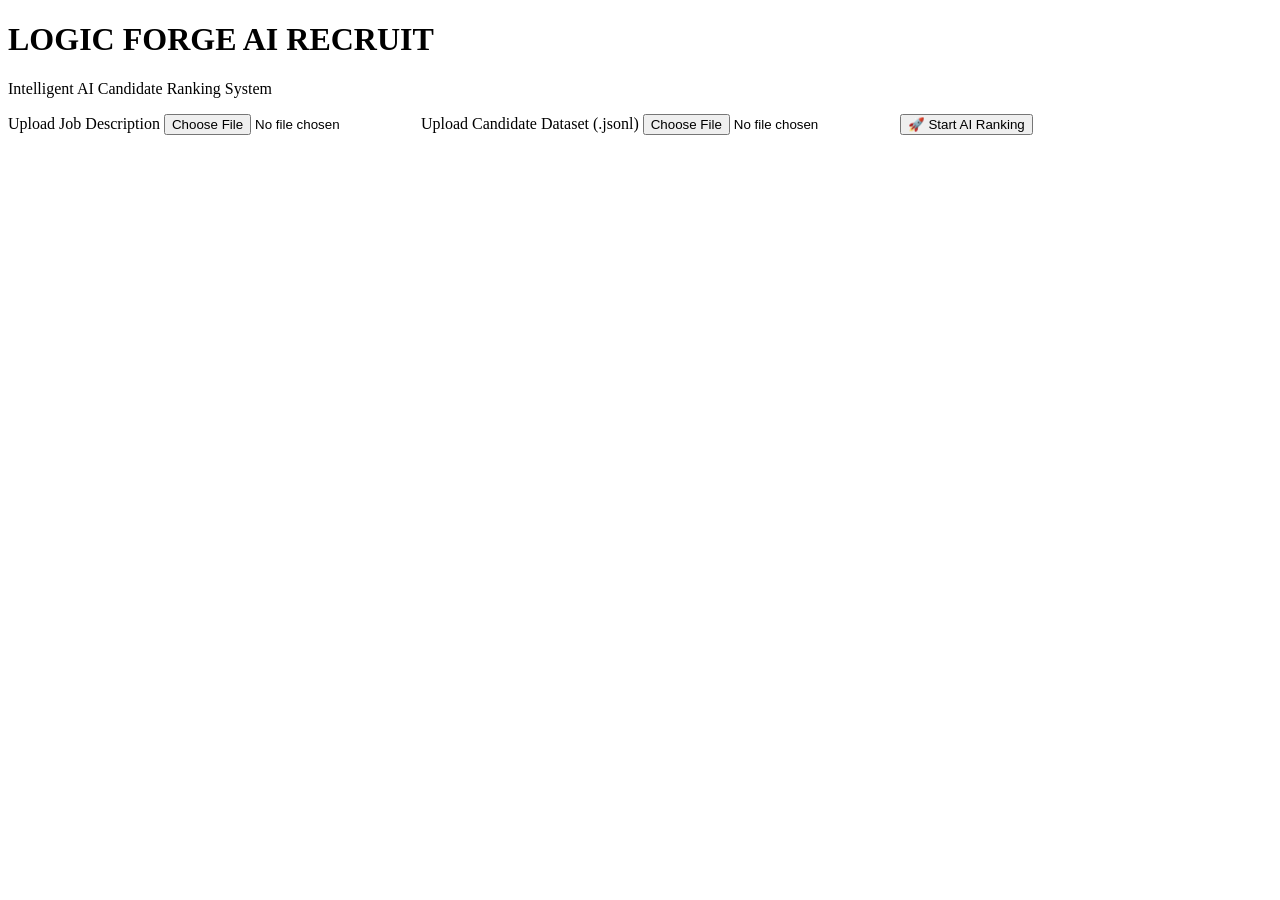
==== frontend/templates/index.html @ fb940836 "Complete Logic Forge AI Recruit project" ====
<!DOCTYPE html>
<html lang="en">
<head>
    <meta charset="UTF-8">
    <meta name="viewport" content="width=device-width, initial-scale=1.0">
    <title>Logic Forge AI Recruit</title>

    <link rel="stylesheet" href="{{ url_for('static', filename='css/style.css') }}">
</head>

<body>

<div class="container">

    <div class="hero">

        <h1>LOGIC FORGE AI RECRUIT</h1>

        <p>
            Intelligent AI Candidate Ranking System
        </p>

    </div>


    <div class="upload-card">

        <form action="/upload" method="POST" enctype="multipart/form-data">

            <label>
                Upload Job Description
            </label>

            <input
                type="file"
                name="job_file"
                required
            >

            <label>
                Upload Candidate Dataset (.jsonl)
            </label>

            <input
                type="file"
                name="candidate_file"
                required
            >

            <button type="submit">
                🚀 Start AI Ranking
            </button>

        </form>

    </div>

</div>

</body>
</html>
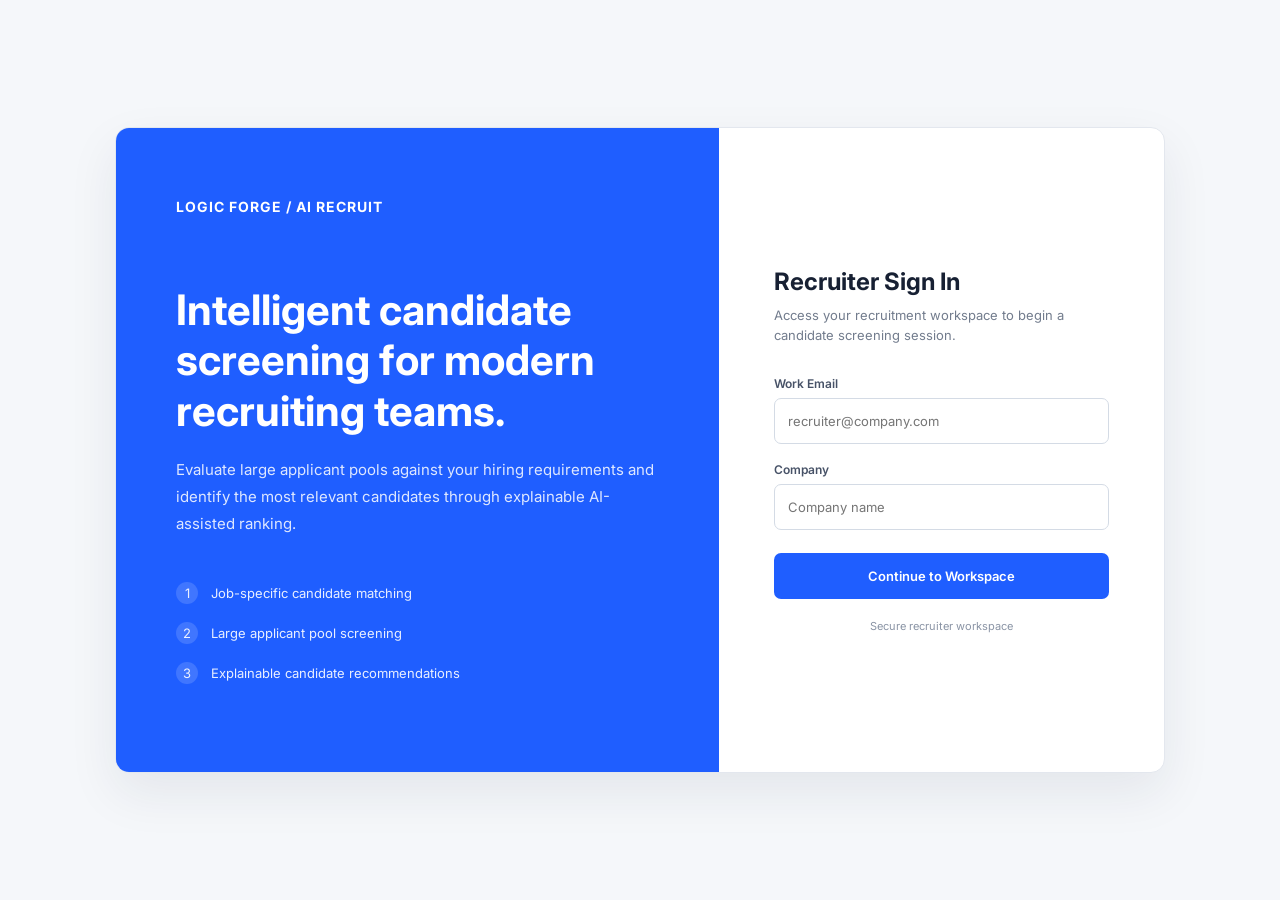
==== commit 7bffc711: "Update recruiter platform" ====
--- a/frontend/templates/index.html
+++ b/frontend/templates/index.html
@@ -1,61 +1,306 @@
 <!DOCTYPE html>
 <html lang="en">
+
 <head>
+
     <meta charset="UTF-8">
-    <meta name="viewport" content="width=device-width, initial-scale=1.0">
-    <title>Logic Forge AI Recruit</title>
-
-    <link rel="stylesheet" href="{{ url_for('static', filename='css/style.css') }}">
+
+    <meta name="viewport"
+          content="width=device-width, initial-scale=1.0">
+
+    <title>Logic Forge | AI Recruit</title>
+
+    <link rel="preconnect"
+          href="https://fonts.googleapis.com">
+
+    <link rel="preconnect"
+          href="https://fonts.gstatic.com"
+          crossorigin>
+
+    <link href="https://fonts.googleapis.com/css2?family=Inter:wght@400;500;600;700&display=swap"
+          rel="stylesheet">
+
+    <style>
+
+        * {
+            margin: 0;
+            padding: 0;
+            box-sizing: border-box;
+        }
+
+        body {
+            font-family: "Inter", sans-serif;
+            background: #f5f7fa;
+            color: #172033;
+            min-height: 100vh;
+        }
+
+        .page {
+            min-height: 100vh;
+            display: flex;
+            align-items: center;
+            justify-content: center;
+            padding: 30px;
+        }
+
+        .layout {
+            width: min(1050px, 95%);
+            display: grid;
+            grid-template-columns: 1.15fr .85fr;
+            background: white;
+            border: 1px solid #e3e7ee;
+            border-radius: 14px;
+            overflow: hidden;
+            box-shadow: 0 20px 50px rgba(20, 35, 60, .08);
+        }
+
+        .intro {
+            padding: 70px 60px;
+            background: #1f5eff;
+            color: white;
+        }
+
+        .brand {
+            font-size: 14px;
+            font-weight: 700;
+            letter-spacing: 1px;
+            margin-bottom: 70px;
+        }
+
+        .intro h1 {
+            font-size: 42px;
+            line-height: 1.2;
+            margin-bottom: 20px;
+        }
+
+        .intro p {
+            font-size: 15px;
+            line-height: 1.8;
+            max-width: 500px;
+            color: rgba(255,255,255,.85);
+        }
+
+        .features {
+            margin-top: 45px;
+        }
+
+        .feature {
+            margin-bottom: 18px;
+            font-size: 13px;
+            color: rgba(255,255,255,.9);
+        }
+
+        .feature span {
+            display: inline-block;
+            width: 22px;
+            height: 22px;
+            border-radius: 50%;
+            background: rgba(255,255,255,.15);
+            text-align: center;
+            line-height: 22px;
+            margin-right: 9px;
+        }
+
+        .login-area {
+            padding: 70px 55px;
+            display: flex;
+            flex-direction: column;
+            justify-content: center;
+        }
+
+        .login-area h2 {
+            font-size: 24px;
+            margin-bottom: 9px;
+        }
+
+        .subtitle {
+            color: #727c8d;
+            font-size: 13px;
+            line-height: 1.6;
+            margin-bottom: 30px;
+        }
+
+        label {
+            display: block;
+            font-size: 12px;
+            font-weight: 600;
+            margin-bottom: 7px;
+            color: #475267;
+        }
+
+        input {
+            width: 100%;
+            height: 46px;
+            border: 1px solid #d4dbe5;
+            border-radius: 7px;
+            padding: 0 13px;
+            font-family: inherit;
+            font-size: 13px;
+            margin-bottom: 18px;
+            outline: none;
+        }
+
+        input:focus {
+            border-color: #1f5eff;
+        }
+
+        button {
+            width: 100%;
+            height: 46px;
+            border: none;
+            border-radius: 7px;
+            background: #1f5eff;
+            color: white;
+            font-family: inherit;
+            font-size: 13px;
+            font-weight: 600;
+            cursor: pointer;
+            margin-top: 5px;
+        }
+
+        button:hover {
+            background: #174edb;
+        }
+
+        .notice {
+            margin-top: 20px;
+            text-align: center;
+            font-size: 11px;
+            color: #8a94a5;
+        }
+
+        @media(max-width: 800px) {
+
+            .layout {
+                grid-template-columns: 1fr;
+            }
+
+            .intro {
+                padding: 45px 35px;
+            }
+
+            .brand {
+                margin-bottom: 40px;
+            }
+
+            .intro h1 {
+                font-size: 32px;
+            }
+
+            .login-area {
+                padding: 45px 35px;
+            }
+
+        }
+
+    </style>
+
 </head>
 
 <body>
 
-<div class="container">
-
-    <div class="hero">
-
-        <h1>LOGIC FORGE AI RECRUIT</h1>
-
-        <p>
-            Intelligent AI Candidate Ranking System
-        </p>
+<div class="page">
+
+    <div class="layout">
+
+        <section class="intro">
+
+            <div class="brand">
+                LOGIC FORGE / AI RECRUIT
+            </div>
+
+            <h1>
+                Intelligent candidate screening for modern recruiting teams.
+            </h1>
+
+            <p>
+                Evaluate large applicant pools against your hiring
+                requirements and identify the most relevant candidates
+                through explainable AI-assisted ranking.
+            </p>
+
+            <div class="features">
+
+                <div class="feature">
+                    <span>1</span>
+                    Job-specific candidate matching
+                </div>
+
+                <div class="feature">
+                    <span>2</span>
+                    Large applicant pool screening
+                </div>
+
+                <div class="feature">
+                    <span>3</span>
+                    Explainable candidate recommendations
+                </div>
+
+            </div>
+
+        </section>
+
+
+        <section class="login-area">
+
+            <h2>
+                Recruiter Sign In
+            </h2>
+
+            <p class="subtitle">
+                Access your recruitment workspace to begin
+                a candidate screening session.
+            </p>
+
+
+            <form
+                action="/login"
+                method="POST"
+            >
+
+                <label for="email">
+                    Work Email
+                </label>
+
+                <input
+                    type="email"
+                    id="email"
+                    name="email"
+                    placeholder="recruiter@company.com"
+                    required
+                >
+
+
+                <label for="company">
+                    Company
+                </label>
+
+                <input
+                    type="text"
+                    id="company"
+                    name="company"
+                    placeholder="Company name"
+                    required
+                >
+
+
+                <button type="submit">
+                    Continue to Workspace
+                </button>
+
+            </form>
+
+
+            <div class="notice">
+                Secure recruiter workspace
+            </div>
+
+        </section>
 
     </div>
 
-
-    <div class="upload-card">
-
-        <form action="/upload" method="POST" enctype="multipart/form-data">
-
-            <label>
-                Upload Job Description
-            </label>
-
-            <input
-                type="file"
-                name="job_file"
-                required
-            >
-
-            <label>
-                Upload Candidate Dataset (.jsonl)
-            </label>
-
-            <input
-                type="file"
-                name="candidate_file"
-                required
-            >
-
-            <button type="submit">
-                🚀 Start AI Ranking
-            </button>
-
-        </form>
-
-    </div>
-
 </div>
 
 </body>
+
 </html>
